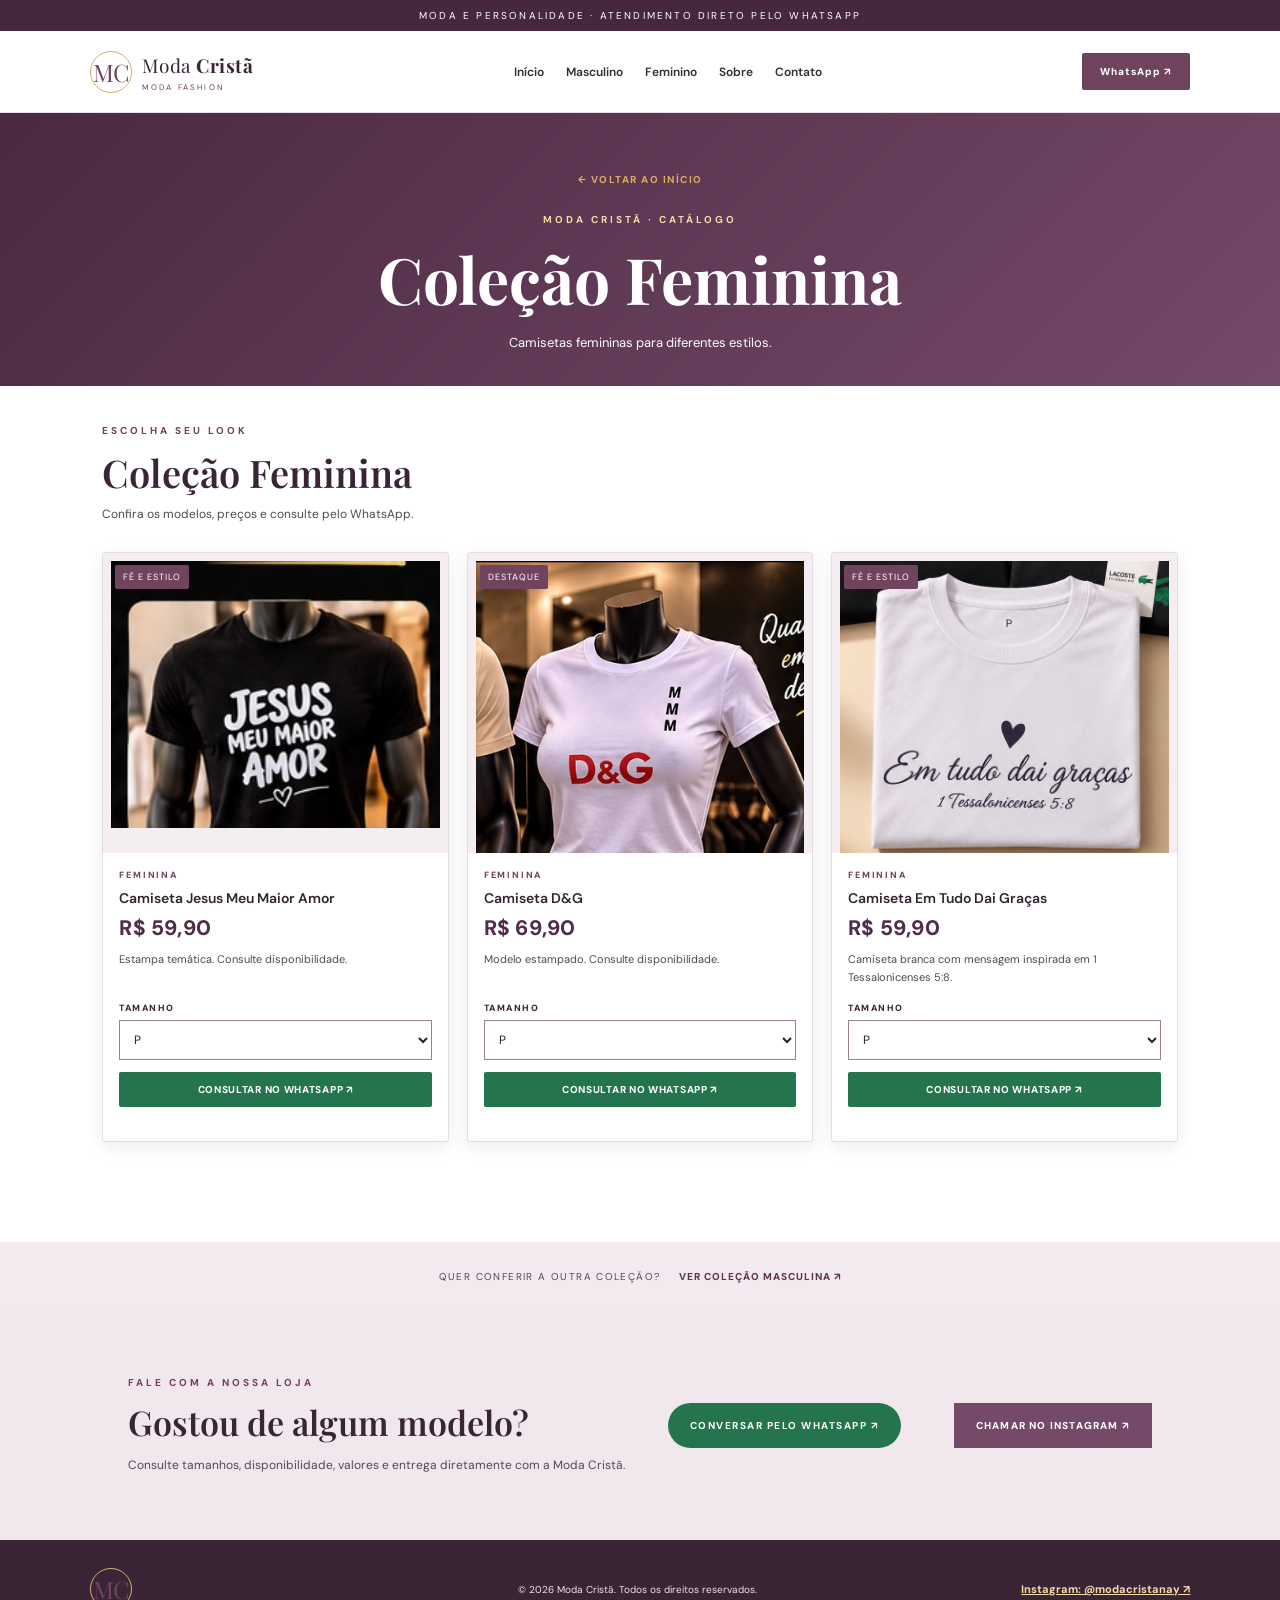
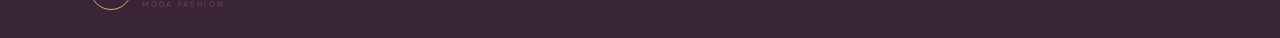
==== Moda_Crista_Catalogo_Instagram_Cores_Ajustadas/feminino.html @ a1284dda "Add files via upload" ====
<!DOCTYPE html>
<html lang="pt-BR">
<head>
  <meta charset="UTF-8">
  <meta name="viewport" content="width=device-width, initial-scale=1.0">
  <meta name="theme-color" content="#101010">
  <meta name="description" content="Camisetas femininas para diferentes estilos. Confira os modelos e fale com a Moda Cristã pelo WhatsApp.">
  <title>Coleção Feminina | Moda Cristã</title>
  <link rel="preconnect" href="https://fonts.googleapis.com">
  <link rel="preconnect" href="https://fonts.gstatic.com" crossorigin>
  <link href="https://fonts.googleapis.com/css2?family=DM+Sans:wght@400;500;600;700;800&family=Playfair+Display:wght@600;700&display=swap" rel="stylesheet">
  <link rel="stylesheet" href="style.css">
</head>
<body data-filter="feminino">
  <div class="announcement">MODA E PERSONALIDADE · ATENDIMENTO DIRETO PELO WHATSAPP</div>
  <header class="header">
    <a class="brand" href="index.html"><span class="brand-mark">MC</span><span>Moda <b>Cristã</b><small>MODA FASHION</small></span></a>
    <nav aria-label="Navegação principal">
      <a href="index.html">Início</a><a href="masculino.html">Masculino</a><a href="feminino.html">Feminino</a><a href="index.html#sobre">Sobre</a><a href="index.html#contato">Contato</a>
    </nav>
    <a class="header-contact" href="https://wa.me/5544999117660" target="_blank" rel="noopener">WhatsApp ↗</a>
  </header>
  <main class="category-page">
    <div class="category-page-top">
      <a class="back-link" href="index.html">← VOLTAR AO INÍCIO</a>
      <p class="eyebrow">MODA CRISTÃ · CATÁLOGO</p>
      <h1>Coleção Feminina</h1>
      <p>Camisetas femininas para diferentes estilos.</p>
    </div>
    <section class="shop category-shop" id="colecao">
      <div class="section-heading">
        <div><p class="eyebrow">ESCOLHA SEU LOOK</p><h2>Coleção Feminina</h2><p class="section-subtitle">Confira os modelos, preços e consulte pelo WhatsApp.</p></div>
      </div>
      <div class="products" id="products" aria-live="polite"></div>
    </section>
    <div class="other-category">
      <span>QUER CONFERIR A OUTRA COLEÇÃO?</span>
      <a href="masculino.html">VER COLEÇÃO MASCULINA ↗</a>
    </div>
    <section class="contact-strip"><div><p class="eyebrow">FALE COM A NOSSA LOJA</p><h2>Gostou de algum modelo?</h2><p>Consulte tamanhos, disponibilidade, valores e entrega diretamente com a Moda Cristã.</p></div><a class="whatsapp-button" href="https://wa.me/5544999117660?text=Ol%C3%A1%21%20Gostaria%20de%20conhecer%20a%20cole%C3%A7%C3%A3o%20da%20Veste%20%26%20Estilo." target="_blank" rel="noopener">CONVERSAR PELO WHATSAPP ↗</a><a class="instagram-button" href="https://www.instagram.com/modacristanay/" target="_blank" rel="noopener noreferrer">CHAMAR NO INSTAGRAM ↗</a></section>
  </main>
  <footer><a class="brand footer-brand" href="index.html"><span class="brand-mark">MC</span><span>Moda <b>Cristã</b><small>MODA FASHION</small></span></a><p>© 2026 Moda Cristã. Todos os direitos reservados.</p><a class="footer-link instagram-link" href="https://www.instagram.com/modacristanay/" target="_blank" rel="noopener noreferrer">Instagram: @modacristanay ↗</a></footer>
  <script src="script.js"></script>
</body></html>
---- Moda_Crista_Catalogo_Instagram_Cores_Ajustadas/style.css ----
*{box-sizing:border-box}html{scroll-behavior:smooth}body{margin:0;color:#20201e;background:#f8f7f4;font-family:"DM Sans",sans-serif}.announcement{background:#171717;color:#eee;text-align:center;padding:9px;font-size:10px;letter-spacing:2px}.header{height:82px;padding:0 7%;display:flex;align-items:center;justify-content:space-between;background:#f8f7f4}.brand{display:flex;align-items:center;gap:10px;text-decoration:none;color:#1d1d1b;font-size:15px;letter-spacing:2px}.brand b{font-weight:700}.brand small{display:block;font-size:8px;letter-spacing:3px;margin-top:4px;color:#777}.brand-mark{width:38px;height:38px;border:1px solid #b58b62;display:grid;place-items:center;font-family:"Playfair Display";font-size:15px;color:#a5794e}.header nav{display:flex;gap:34px}.header nav a{font-size:12px;color:#555;text-decoration:none}.cart-button{background:transparent;border:1px solid #bbb;padding:11px 16px;font:inherit;font-size:12px;cursor:pointer}.cart-button span{background:#b58b62;color:white;border-radius:50%;padding:3px 7px;margin-left:7px}.hero{min-height:530px;background:#e9e5de;display:grid;grid-template-columns:1fr 1fr;padding:65px 12%;overflow:hidden}.hero-copy{align-self:center;max-width:430px}.eyebrow{font-size:10px;letter-spacing:3px;color:#a47a53;font-weight:700}.hero h1{font:700 clamp(48px,6vw,76px)/.98 "Playfair Display",serif;margin:22px 0}.hero h1 em{color:#a47a53;font-weight:600}.hero-copy>p:not(.eyebrow){font-size:14px;line-height:1.8;color:#666;max-width:360px;margin-bottom:30px}.primary-button,.whatsapp-button{display:inline-flex;justify-content:center;align-items:center;gap:30px;background:#1b1b19;color:white;border:0;padding:16px 22px;text-decoration:none;font-size:10px;letter-spacing:1.5px;font-weight:700;cursor:pointer}.hero-art{position:relative;min-height:390px;display:grid;place-items:center}.hero-circle{position:absolute;width:330px;height:330px;border-radius:50%;background:#d3c2ae}.shirt-shape{z-index:1;width:210px;height:245px;background:#f7f5ef;clip-path:polygon(25% 0,39% 9%,61% 9%,75% 0,100% 20%,83% 43%,73% 34%,73% 100%,27% 100%,27% 34%,17% 43%,0 20%);display:flex;justify-content:center;padding-top:115px;color:#a47a53;font:600 25px "Playfair Display";filter:drop-shadow(0 14px 15px #0002)}.hero-label{position:absolute;z-index:2;top:45px;right:5px;font-size:10px;letter-spacing:2px;line-height:1.7}.hero-caption{position:absolute;bottom:25px;left:10px;font-size:9px;letter-spacing:3px;color:#756b60}.intro{text-align:center;padding:78px 20px 65px}.intro h2,.section-heading h2,.contact-strip h2{font:600 38px "Playfair Display",serif;margin:10px 0}.intro>p:last-child{max-width:540px;margin:0 auto;color:#777;font-size:13px;line-height:1.8}.shop{padding:35px 8% 100px}.section-heading{display:flex;justify-content:space-between;align-items:end;margin-bottom:30px}.section-heading h2{margin-bottom:0}.filters{display:flex;gap:8px}.filter{border:1px solid #d7d2ca;background:transparent;padding:10px 16px;font:inherit;font-size:11px;cursor:pointer}.filter.active{background:#20201e;color:white;border-color:#20201e}.products{display:grid;grid-template-columns:repeat(4,1fr);gap:22px}.product-card{background:#fff;padding-bottom:18px}.product-image{height:265px;display:grid;place-items:center;position:relative;overflow:hidden}.product-image:before{content:"";position:absolute;width:190px;height:190px;border-radius:50%;background:#eee9e2}.product-image .shirt{z-index:1;width:145px;height:175px;clip-path:polygon(25% 0,39% 9%,61% 9%,75% 0,100% 20%,83% 43%,73% 34%,73% 100%,27% 100%,27% 34%,17% 43%,0 20%);box-shadow:0 10px 18px #0002;display:grid;place-items:center;color:#ffffffb0;font:600 18px "Playfair Display"}.product-image .tag{position:absolute;z-index:2;top:13px;left:13px;background:#f8f7f4;padding:6px 8px;font-size:9px;letter-spacing:1px}.product-info{padding:15px 16px 0}.product-info h3{font-size:13px;margin:0 0 7px;font-weight:600}.product-info p{color:#888;font-size:11px;margin:0 0 13px}.product-bottom{display:flex;justify-content:space-between;align-items:center}.price{font-weight:700;font-size:14px}.add-button{background:transparent;border:1px solid #c9c2b8;padding:9px 11px;font-size:10px;cursor:pointer}.add-button:hover{background:#1b1b19;color:white}.contact-strip{background:#e9e5de;padding:55px 10%;display:flex;align-items:center;justify-content:space-between}.contact-strip h2{font-size:34px}.contact-strip p:not(.eyebrow){font-size:12px;color:#777}.whatsapp-button{background:#27764d}.footer-brand{font-size:13px}footer{padding:28px 7%;display:flex;justify-content:space-between;align-items:center}footer>p{font-size:10px;color:#999}.overlay{display:none;position:fixed;inset:0;background:#0007;z-index:5}.overlay.show{display:block}.cart-drawer{position:fixed;z-index:6;right:-440px;top:0;width:min(420px,100%);height:100%;background:#faf9f6;padding:25px;display:flex;flex-direction:column;transition:right .25s}.cart-drawer.open{right:0}.drawer-head{display:flex;justify-content:space-between;align-items:center;border-bottom:1px solid #ddd;padding-bottom:15px}.drawer-head h2{font:600 26px "Playfair Display"}.drawer-head button{border:0;background:none;font-size:20px;cursor:pointer}.cart-items{flex:1;overflow:auto;padding:15px 0}.empty{color:#888;font-size:13px}.cart-line{display:flex;justify-content:space-between;gap:12px;padding:13px 0;border-bottom:1px solid #e5e1da;font-size:12px}.cart-line small{display:block;color:#888;margin-top:5px}.remove{border:0;background:none;color:#a44;cursor:pointer}.checkout{border-top:1px solid #ddd;padding-top:15px}.total{display:flex;justify-content:space-between;margin-bottom:16px}.checkout label{display:block;font-size:10px;color:#777;margin:10px 0 5px}.checkout input{width:100%;padding:11px;border:1px solid #d8d3ca;background:white;font:inherit;font-size:12px}.full{width:100%;margin-top:15px}.checkout>small{display:block;color:#999;font-size:9px;margin-top:9px;text-align:center}@media(max-width:850px){.hero{padding:50px 7%;grid-template-columns:1fr 1fr}.products{grid-template-columns:repeat(2,1fr)}.shop{padding-left:6%;padding-right:6%}}@media(max-width:600px){.header{padding:0 5%;height:70px}.header nav{display:none}.hero{grid-template-columns:1fr;padding:48px 8% 20px}.hero-art{min-height:310px}.hero-circle{width:270px;height:270px}.shirt-shape{transform:scale(.85)}.section-heading{display:block}.filters{margin-top:20px;flex-wrap:wrap}.products{gap:12px}.product-image{height:205px}.product-image:before{width:150px;height:150px}.product-image .shirt{transform:scale(.8)}.product-info{padding:12px 10px 0}.contact-strip{display:block;padding:42px 8%}.whatsapp-button{margin-top:18px}footer{display:block;text-align:center}footer .brand{justify-content:center}footer>p{margin-top:18px}.intro h2{font-size:31px}}
.hero-photo{padding:12px;min-height:0;align-self:center}.hero-photo img{display:block;width:100%;height:auto;max-height:430px;object-fit:cover;border-radius:3px;box-shadow:0 18px 45px #0002}.brand-mark{font-family:"Playfair Display",serif}
@media(max-width:600px){.hero-photo{min-height:0;padding:0 0 20px}.hero-photo img{max-height:none}}

.brand-mark{font-size:15px!important;letter-spacing:-1px}.gender-section{display:grid;grid-template-columns:1fr 1fr;gap:22px;max-width:1180px;margin:55px auto;padding:0 24px}.gender-card{height:350px;position:relative;overflow:hidden;border-radius:18px;color:white;text-decoration:none;background:#222}.gender-card img{width:100%;height:100%;object-fit:cover;display:block;transition:transform .5s}.gender-card:hover img{transform:scale(1.04)}.gender-shade{position:absolute;inset:0;background:linear-gradient(90deg,rgba(0,0,0,.72),rgba(0,0,0,.05))}.gender-label{position:absolute;left:30px;bottom:30px;display:flex;flex-direction:column;gap:8px}.gender-label small{letter-spacing:2px;font-size:11px}.gender-label strong{font-family:'Playfair Display',serif;font-size:34px}.gender-label b{font-size:12px;letter-spacing:1px;color:#f1c66c}.real-product{width:100%;height:100%;object-fit:cover}.product-image{position:relative;overflow:hidden}.product-image .tag{position:absolute;top:12px;left:12px;z-index:2}.product-image .shirt{height:100%;min-height:260px;display:flex;align-items:center;justify-content:center;color:#fff;font-weight:800;font-size:30px;letter-spacing:2px}.hero-actions{margin-top:24px}
@media(max-width:700px){.gender-section{grid-template-columns:1fr;gap:14px;margin:30px auto}.gender-card{height:280px}.gender-label strong{font-size:28px}.header nav{gap:10px}.header nav a{font-size:12px}}
/* Vitrine em manequins e benefícios de tecido */
body{background:#0d0d0d;color:#f8f5ed}.announcement{background:#080808;color:#f5f1e8}.header{background:#080808;border-bottom:1px solid #333}.brand{color:#fff}.brand-mark{border:0;color:#e9b943;font-size:24px!important}.brand small{color:#aaa}.header nav a{color:#eee}.cart-button{color:#fff;border-color:#777}.hero-showcase{background:linear-gradient(110deg,#090909 0%,#17130d 50%,#241b10 100%);color:#fff;grid-template-columns:.8fr 1.2fr;padding:42px 5%;min-height:600px;gap:20px}.hero-showcase .hero-copy{max-width:430px}.hero-showcase h1{font-family:'DM Sans',sans-serif;font-size:clamp(54px,6vw,82px);font-weight:800;letter-spacing:-4px}.hero-showcase h1 em{color:#edbd4f}.hero-showcase .hero-copy>p:not(.eyebrow){color:#ddd}.hero-showcase .primary-button{background:#edbd4f;color:#16120a;border-radius:30px}.hero-mannequins{min-height:0;align-self:stretch}.hero-mannequins img{width:100%;height:100%;max-height:570px;object-fit:cover;object-position:center;border-radius:12px}.quality-points{padding:0;margin:0 0 25px;list-style:none;display:grid;gap:12px}.quality-points li{display:flex;flex-direction:column;border-left:3px solid #edbd4f;padding-left:12px}.quality-points b{font-size:14px}.quality-points span{font-size:12px;color:#c9c3b8}.gender-section{margin:32px auto 25px}.gender-card{border:1px solid #b98c2e;border-radius:16px}.gender-card img{object-fit:cover}.intro{color:#fff}.intro>p:last-child{color:#c9c3b8}.shop{background:#0b0b0b;color:#fff}.section-heading h2,.intro h2,.contact-strip h2{color:#f4c451}.filter{color:#eee;border-color:#69552d}.filter.active{background:#e8b943;color:#16120a;border-color:#e8b943}.products{grid-template-columns:repeat(3,1fr);gap:18px}.product-card{background:#f7f5f0;color:#171717;border-radius:12px;overflow:hidden}.product-image{height:330px;background:#e9e4db}.product-image:before{display:none}.real-product{width:100%;height:100%;object-fit:cover;object-position:center top}.product-info{padding:16px}.fabric-note{display:block;min-height:28px;color:#777;font-size:10px;margin:0 0 12px}.product-bottom .price{color:#171717}.add-button{background:#efc04d;border:0;border-radius:20px;color:#171717;font-weight:700}.benefits{display:grid;grid-template-columns:repeat(3,1fr);gap:20px;max-width:1150px;margin:0 auto 45px;padding:20px 24px;border-top:1px solid #5b4723;border-bottom:1px solid #5b4723}.benefits div{display:flex;flex-direction:column;gap:6px}.benefits b{color:#edbd4f}.benefits span{color:#ddd;font-size:12px}.contact-strip{background:#17130d;color:#fff}.contact-strip p:not(.eyebrow){color:#ccc}.whatsapp-button{border-radius:25px}footer{background:#080808;color:#fff}footer>p{color:#aaa}.gender-label strong{color:white}
@media(max-width:700px){.hero-showcase{grid-template-columns:1fr;padding:35px 7%;}.hero-mannequins{min-height:260px}.hero-mannequins img{max-height:360px}.products{grid-template-columns:repeat(2,1fr)}.product-image{height:240px}.benefits{grid-template-columns:1fr;gap:14px}.gender-section{padding:0 16px}.gender-card{height:230px}}

/* Catálogo sem carrinho, checkout ou pagamento online */
.header-contact{color:#17130d;background:#edbd4f;text-decoration:none;padding:12px 17px;border-radius:24px;font-size:11px;font-weight:800;white-space:nowrap}
.header nav{gap:22px}
.section-subtitle{color:#aaa;font-size:12px;margin:8px 0 0}
.product-card{display:flex;flex-direction:column}
.product-info{display:flex;flex-direction:column;flex:1}
.product-category{font-size:9px!important;letter-spacing:1.8px;color:#a47a36!important;font-weight:800;margin:0 0 8px!important}
.product-description{font-size:11px;line-height:1.6;color:#777;margin:0 0 16px!important;min-height:35px}
.product-whatsapp{display:inline-flex;align-items:center;justify-content:center;align-self:flex-start;margin-top:auto;background:#27764d;color:white;text-decoration:none;border-radius:22px;padding:11px 15px;font-size:10px;font-weight:800;letter-spacing:.7px}
.product-whatsapp:hover,.whatsapp-button:hover{filter:brightness(1.12)}
.no-products{grid-column:1/-1;color:#ccc;padding:30px 0}
.footer-link{color:#e9b943;font-size:11px;text-decoration:none}
footer{gap:20px}
@media(max-width:850px){.header nav{gap:12px}.header nav a{font-size:11px}}
@media(max-width:700px){.header{gap:10px}.header nav{display:none}.header-contact{padding:10px 13px}.section-heading{display:block}.section-subtitle{line-height:1.6}.product-info{padding:13px}.product-description{min-height:0}.product-whatsapp{font-size:9px;padding:10px 12px}}

/* Preços do catálogo */
.product-price{font-size:20px!important;font-weight:800;color:#f0c15a!important;letter-spacing:.2px;margin:0 0 9px!important}
.product-info h3{margin-bottom:7px}

/* Navegação por páginas separadas: masculino e feminino */
.category-choice{padding:58px 7%;background:#111}
.category-buttons{display:grid;grid-template-columns:1fr 1fr;gap:20px;margin-top:25px}
.category-button{min-height:210px;padding:28px;display:flex;flex-direction:column;justify-content:flex-end;gap:10px;text-decoration:none;color:#fff;border-radius:5px;position:relative;overflow:hidden;background:linear-gradient(135deg,#333,#111)}
.category-button:before{content:"";position:absolute;inset:0;background:linear-gradient(90deg,rgba(0,0,0,.05),rgba(0,0,0,.65))}
.category-button>*{position:relative}
.category-button span{font-size:10px;letter-spacing:2px;color:#e8c16d}
.category-button strong{font:700 38px 'Playfair Display',serif}
.category-button b{font-size:10px;letter-spacing:1.4px}
.category-male{background-image:linear-gradient(90deg,rgba(0,0,0,.15),rgba(0,0,0,.72)),url('assets/modelo-masculino.jpg');background-size:cover;background-position:center}
.category-female{background-image:linear-gradient(90deg,rgba(0,0,0,.15),rgba(0,0,0,.72)),url('assets/modelo-feminino.jpg');background-size:cover;background-position:center}
.category-page{min-height:60vh}
.category-page-top{text-align:center;padding:54px 7% 22px;background:#151515}
.category-page-top .eyebrow{margin-top:25px}
.category-page-top h1{font:700 clamp(38px,6vw,64px) 'Playfair Display',serif;color:#f1d18a;margin:8px 0}
.category-page-top>p:last-child{color:#aaa;font-size:13px}
.back-link{display:inline-block;color:#e4bb62;text-decoration:none;font-size:10px;letter-spacing:1.5px;font-weight:800}
.category-shop{padding-top:28px}
.other-category{display:flex;align-items:center;justify-content:center;gap:18px;padding:28px 7%;background:#191919;flex-wrap:wrap}
.other-category span{font-size:10px;letter-spacing:1.4px;color:#aaa}
.other-category a{font-size:10px;letter-spacing:1px;font-weight:800;color:#edbd4f;text-decoration:none}
@media(max-width:650px){.category-buttons{grid-template-columns:1fr}.category-button{min-height:175px}.category-page-top{padding:35px 6% 20px}.other-category{flex-direction:column;gap:10px;text-align:center}}

/* MODA CRISTÃ — identidade visual ameixa, creme e dourado */
:root{--plum:#70445f;--plum-dark:#45283d;--cream:#fbf7f1;--gold:#d6ad62;--ink:#242024}
body{background:var(--cream);color:var(--ink)}
.announcement{background:var(--plum-dark);color:#fff;letter-spacing:2.2px}
.header{background:var(--cream)}
.brand{color:var(--plum-dark);font-family:"Playfair Display",serif;font-size:19px;letter-spacing:.5px}
.brand b{font-weight:700}
.brand small{color:var(--plum);font-family:"DM Sans",sans-serif;letter-spacing:2.2px}
.brand-mark{border:1px solid var(--gold);color:var(--plum);border-radius:50%;width:42px;height:42px}
.header nav a:hover,.footer-link:hover{color:var(--plum)}
.header-contact{background:var(--plum);color:white;border-radius:2px;padding:12px 18px;text-decoration:none;font-size:10px;font-weight:800;letter-spacing:1px}
.hero{background:#eee4eb}
.hero h1{color:var(--plum-dark)}
.hero h1 em,.eyebrow{color:var(--plum)}
.primary-button{background:var(--plum);color:white}
.intro{background:var(--cream)}
.gender-section{background:var(--cream)}
.category-choice{background:#f0e7ed}
.category-button{border-radius:3px}
.category-button span,.category-button b{color:#f5dca7}
.category-button strong{color:#fff}
.category-male{outline:1px solid #d7c2d0}
.category-female{outline:1px solid #d7c2d0}
.category-page-top{background:linear-gradient(135deg,var(--plum-dark),var(--plum));color:white}
.category-page-top h1{color:#fff}
.category-page-top>p:last-child{color:#f1e4ed}
.back-link,.other-category a{color:var(--gold)}
.shop{background:var(--cream)}
.product-card{border:1px solid #eee6eb;box-shadow:0 8px 24px #45283d0c;border-radius:3px;overflow:hidden}
.product-image{height:300px;background:#f4edf1}
.product-image:before{display:none}
.product-image .real-product{width:100%;height:100%;object-fit:contain;position:relative;z-index:1;padding:8px}
.product-image .tag{background:var(--plum);color:white;border-radius:2px}
.product-info h3{color:var(--plum-dark);font-size:14px}
.product-category{color:var(--plum)!important}
.product-price{font-size:21px!important;color:var(--plum)!important;font-weight:800}
.size-label{display:block;font-size:9px;letter-spacing:1.5px;font-weight:800;color:var(--plum-dark);margin:0 0 6px}
.size-select{width:100%;padding:10px;border:1px solid #d9cbd4;background:#fff;color:#332632;font:inherit;font-size:12px;margin-bottom:12px}
.product-whatsapp{background:#24754d;border-radius:2px;width:100%;text-align:center}
.contact-strip{background:#eee4eb}
.contact-strip h2{color:var(--plum-dark)}
.whatsapp-button{background:#24754d}
footer{background:var(--plum-dark);color:#fff}
footer>p{color:#dfcbd8}
.footer-link{color:#f2d28f}
@media(max-width:800px){.products{grid-template-columns:repeat(2,minmax(0,1fr))}.product-image{height:245px}}
@media(max-width:520px){.products{grid-template-columns:1fr 1fr;gap:10px}.product-image{height:190px}.product-info{padding:12px 10px 0}.product-info h3{font-size:12px}.product-description{font-size:10px}.product-price{font-size:17px!important}.product-whatsapp{font-size:9px;padding:10px 7px}.header{padding:0 5%}.brand{font-size:16px}}

/* Ajustes de contraste para tema claro: textos escuros sobre fundos claros */
:root{color-scheme:light}
body{background:#fff;color:#25212a}
.header{background:#fff;border-bottom:1px solid #eadfe6}
.header nav a{color:#332b35;font-weight:600}
.brand{color:#392536}
.brand small{color:#70445f}
.hero{background:#f4edf2}
.hero h1{color:#392536}
.hero h1 em,.eyebrow{color:#713d61}
.hero-copy>p:not(.eyebrow){color:#514852}
.hero-label,.hero-caption{color:#493b48}
.intro{background:#fff}
.intro h2,.section-heading h2,.contact-strip h2{color:#392536}
.intro>p:last-child,.section-subtitle{color:#514852}
.shop{background:#fff}
.category-choice{background:#f3eaf0}
.category-choice .section-heading h2{color:#392536}
.category-choice .section-subtitle{color:#514852}
.category-page-top{background:linear-gradient(135deg,#4a2942,#754968)}
.category-page-top .eyebrow{color:#f4dba8}
.category-page-top h1{color:#fff}
.category-page-top>p:last-child{color:#fff}
.product-card{background:#fff;border:1px solid #e5dce2;box-shadow:0 5px 18px rgba(48,28,43,.08)}
.product-info h3{color:#302431}
.product-description{color:#514852!important}
.product-category{color:#70445f!important;font-weight:800}
.product-price{color:#512d49!important}
.size-label{color:#392536}
.size-select{color:#29212a;background:#fff;border-color:#9b8292}
.tag{color:#fff!important}
.contact-strip{background:#f1e8ee}
.contact-strip p:not(.eyebrow){color:#514852}
.footer-link{color:#f6dca8!important;text-decoration:underline;font-weight:700}
.instagram-button{display:inline-flex;align-items:center;justify-content:center;padding:16px 22px;background:#754968;color:#fff;text-decoration:none;font-size:10px;font-weight:800;letter-spacing:1.2px;margin-left:10px}
.instagram-button:hover{background:#4a2942}
.instagram-link{color:#f6dca8!important}
footer{background:#392536;color:#fff}
footer>p{color:#eee1e9}
.other-category{background:#f3eaf0}
.other-category span{color:#514852}
.other-category a{color:#60334f;font-weight:800}
@media(max-width:700px){.contact-strip{gap:12px;flex-wrap:wrap}.instagram-button{margin-left:0}.contact-strip>div{width:100%}}
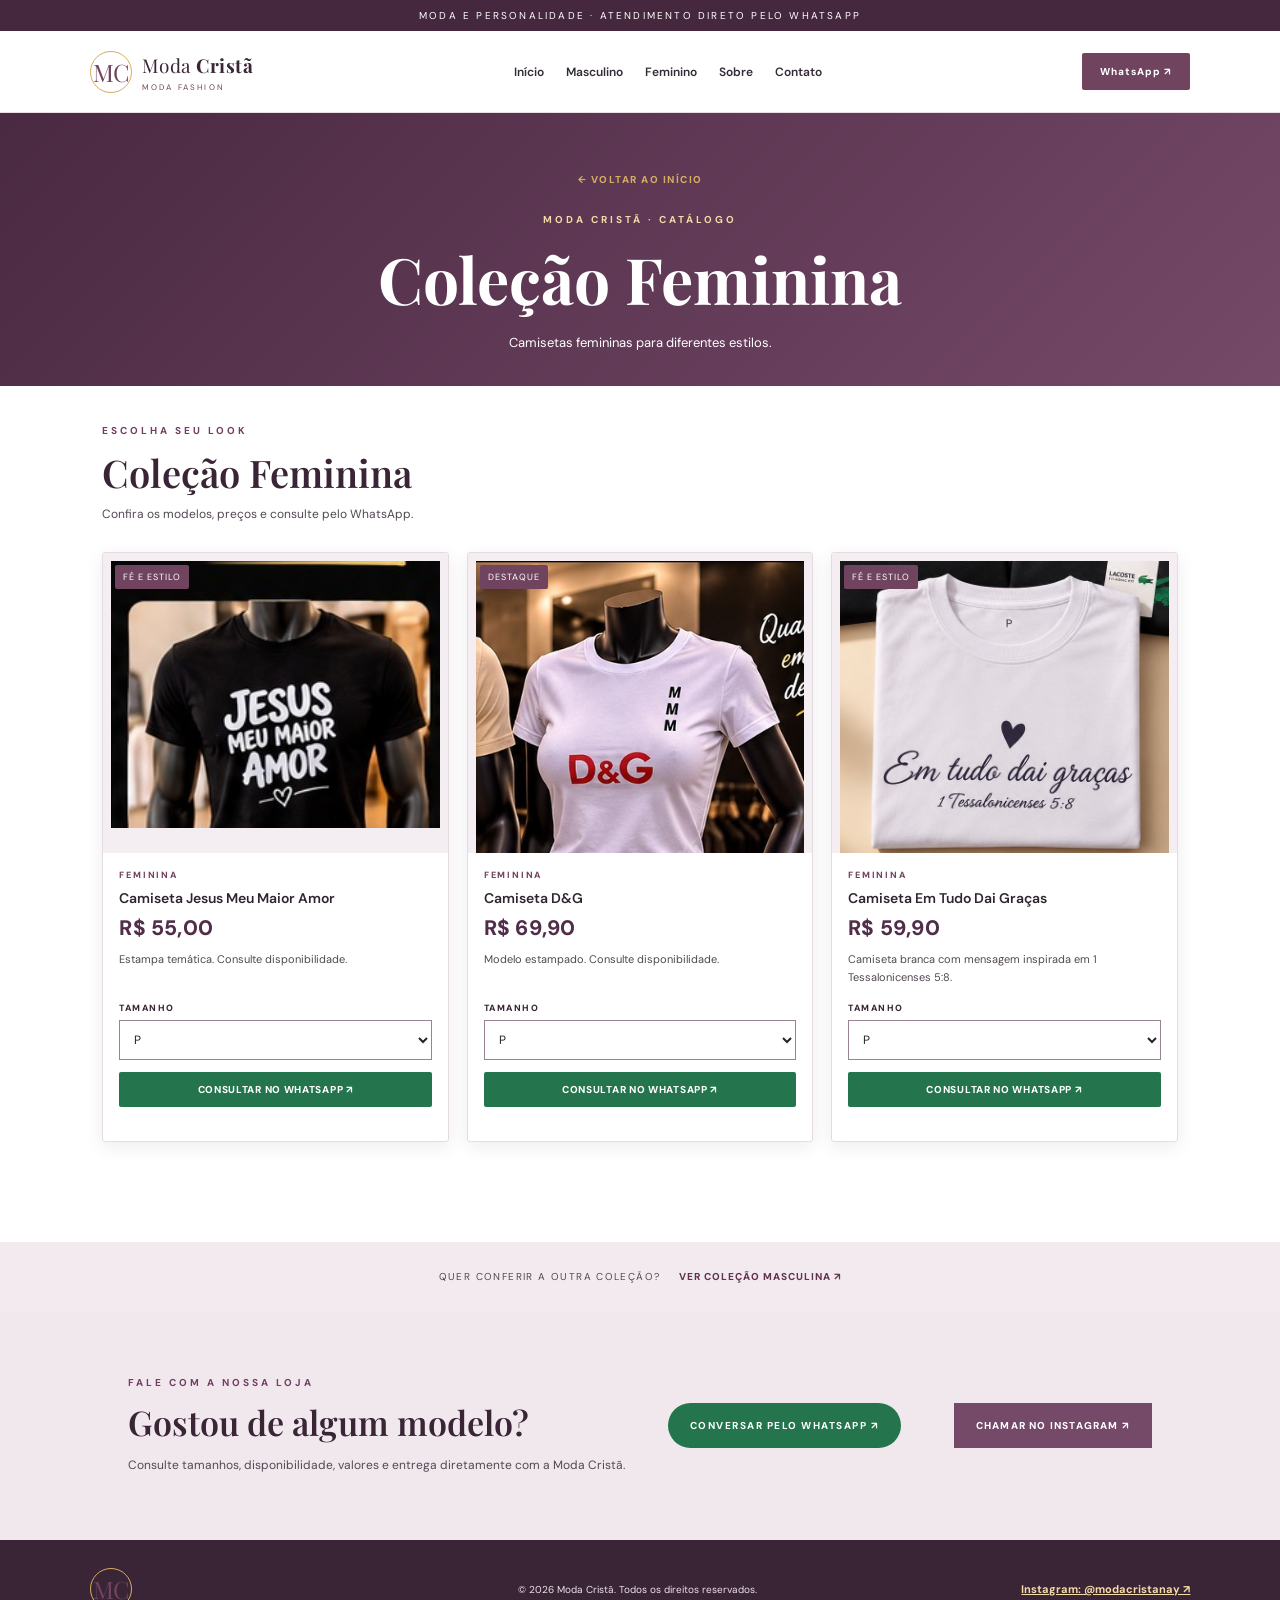
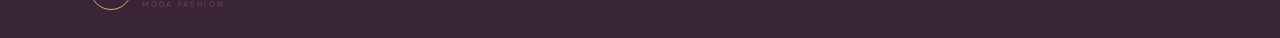
==== commit d6fbc269: "Update feminino.html" ====
--- a/Moda_Crista_Catalogo_Instagram_Cores_Ajustadas/feminino.html
+++ b/Moda_Crista_Catalogo_Instagram_Cores_Ajustadas/feminino.html
@@ -37,8 +37,8 @@
       <span>QUER CONFERIR A OUTRA COLEÇÃO?</span>
       <a href="masculino.html">VER COLEÇÃO MASCULINA ↗</a>
     </div>
-    <section class="contact-strip"><div><p class="eyebrow">FALE COM A NOSSA LOJA</p><h2>Gostou de algum modelo?</h2><p>Consulte tamanhos, disponibilidade, valores e entrega diretamente com a Moda Cristã.</p></div><a class="whatsapp-button" href="https://wa.me/5544999117660?text=Ol%C3%A1%21%20Gostaria%20de%20conhecer%20a%20cole%C3%A7%C3%A3o%20da%20Veste%20%26%20Estilo." target="_blank" rel="noopener">CONVERSAR PELO WHATSAPP ↗</a><a class="instagram-button" href="https://www.instagram.com/modacristanay/" target="_blank" rel="noopener noreferrer">CHAMAR NO INSTAGRAM ↗</a></section>
+    <section class="contact-strip"><div><p class="eyebrow">FALE COM A NOSSA LOJA</p><h2>Gostou de algum modelo?</h2><p>Consulte tamanhos, disponibilidade, valores e entrega diretamente com a Moda Cristã.</p></div><a class="whatsapp-button" href="https://wa.me/5544999461196?text=Ol%C3%A1%21%20Gostaria%20de%20conhecer%20a%20cole%C3%A7%C3%A3o%20da%20Veste%20%26%20Estilo." target="_blank" rel="noopener">CONVERSAR PELO WHATSAPP ↗</a><a class="instagram-button" href="https://www.instagram.com/modacristanay/" target="_blank" rel="noopener noreferrer">CHAMAR NO INSTAGRAM ↗</a></section>
   </main>
   <footer><a class="brand footer-brand" href="index.html"><span class="brand-mark">MC</span><span>Moda <b>Cristã</b><small>MODA FASHION</small></span></a><p>© 2026 Moda Cristã. Todos os direitos reservados.</p><a class="footer-link instagram-link" href="https://www.instagram.com/modacristanay/" target="_blank" rel="noopener noreferrer">Instagram: @modacristanay ↗</a></footer>
   <script src="script.js"></script>
-</body></html>+</body></html>
